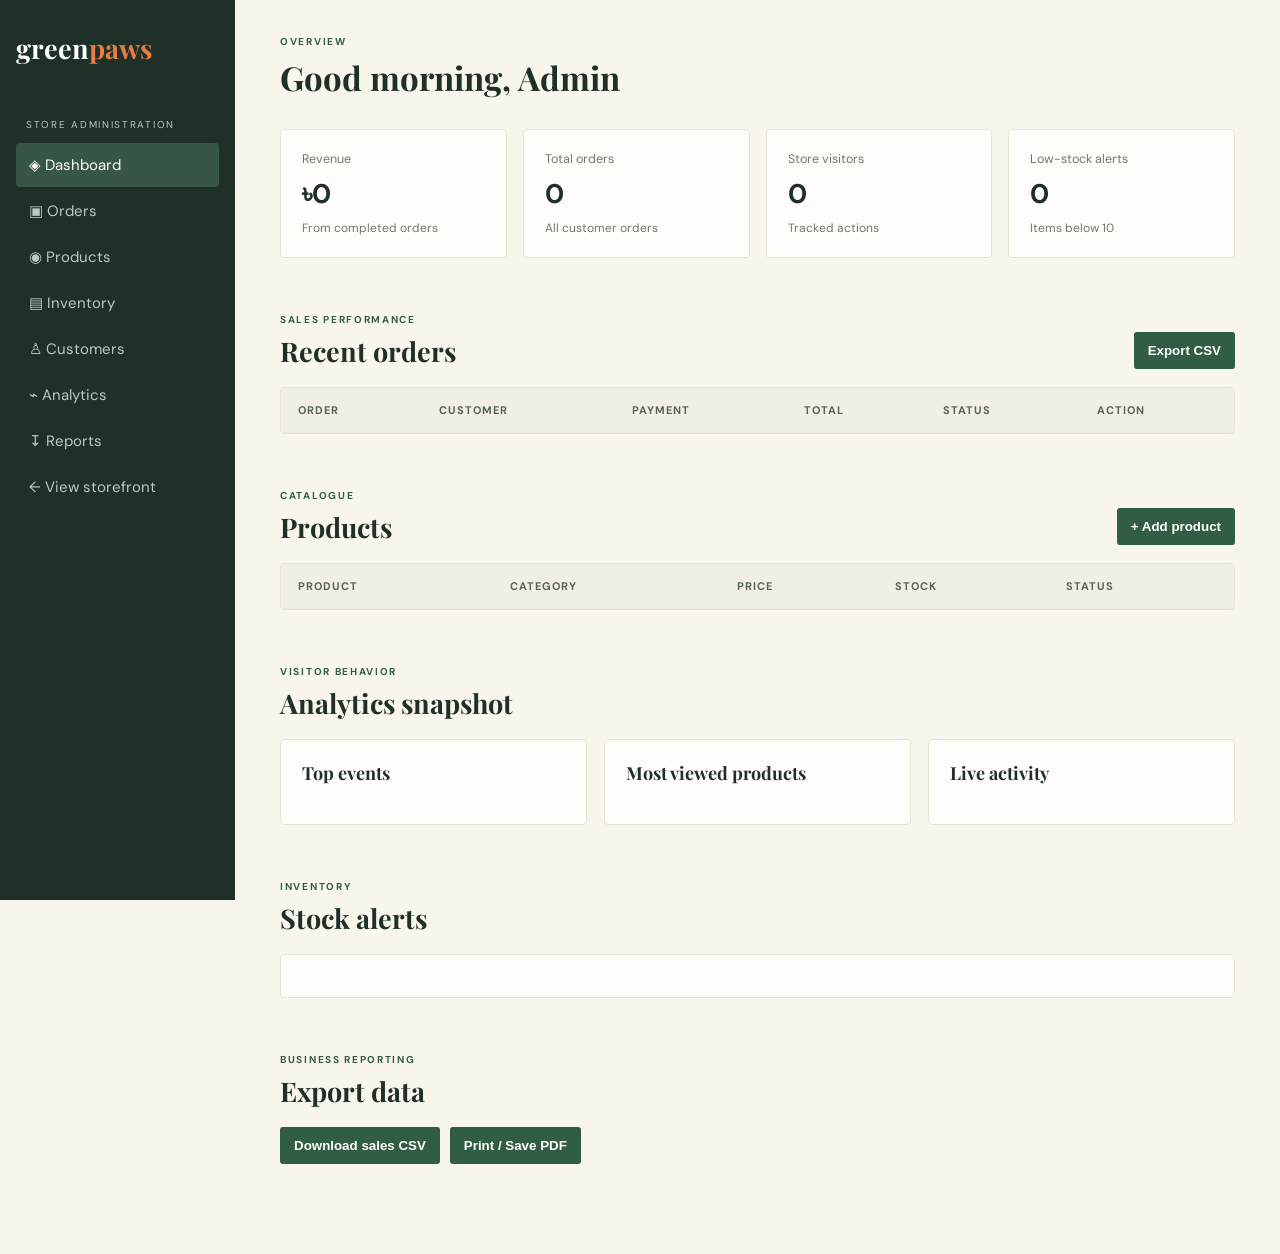
==== admin.html @ d0593af9 "Initial commit" ====
<!doctype html><html lang="en"><head><meta charset="UTF-8"><meta name="viewport" content="width=device-width,initial-scale=1"><title>GreenPaws Admin</title><link rel="preconnect" href="https://fonts.googleapis.com"><link rel="preconnect" href="https://fonts.gstatic.com" crossorigin><link href="https://fonts.googleapis.com/css2?family=DM+Sans:wght@400;500;600;700&family=Playfair+Display:wght@700&display=swap" rel="stylesheet"><link rel="stylesheet" href="admin.css"></head><body><aside><a class="logo" href="index.html">green<span>paws</span></a><p>STORE ADMINISTRATION</p><a class="active" href="#dashboard">◈ Dashboard</a><a href="#orders">▣ Orders</a><a href="#products">◉ Products</a><a href="#inventory">▤ Inventory</a><a href="#customers">♙ Customers</a><a href="#analytics">⌁ Analytics</a><a href="#reports">↧ Reports</a><a href="index.html">← View storefront</a></aside><main><header><div><p class="eyebrow">Overview</p><h1>Good morning, Admin</h1></div><span class="date" id="date"></span></header><section id="dashboard" class="stats"><article><small>Revenue</small><b id="revenue">৳0</b><span>From completed orders</span></article><article><small>Total orders</small><b id="orderCount">0</b><span>All customer orders</span></article><article><small>Store visitors</small><b id="visitors">0</b><span>Tracked actions</span></article><article><small>Low-stock alerts</small><b id="lowStock">0</b><span>Items below 10</span></article></section><section><div class="heading"><div><p class="eyebrow">Sales performance</p><h2>Recent orders</h2></div><button onclick="exportOrders('csv')">Export CSV</button></div><div class="panel table-wrap"><table><thead><tr><th>Order</th><th>Customer</th><th>Payment</th><th>Total</th><th>Status</th><th>Action</th></tr></thead><tbody id="orders"></tbody></table></div></section><section id="products"><div class="heading"><div><p class="eyebrow">Catalogue</p><h2>Products</h2></div><button onclick="showProductForm()">+ Add product</button></div><div class="panel table-wrap"><table><thead><tr><th>Product</th><th>Category</th><th>Price</th><th>Stock</th><th>Status</th></tr></thead><tbody id="productTable"></tbody></table></div></section><section id="analytics"><div class="heading"><div><p class="eyebrow">Visitor behavior</p><h2>Analytics snapshot</h2></div></div><div class="analytics"><article class="panel"><h3>Top events</h3><div id="events"></div></article><article class="panel"><h3>Most viewed products</h3><div id="views"></div></article><article class="panel"><h3>Live activity</h3><div id="live"></div></article></div></section><section id="inventory"><div class="heading"><div><p class="eyebrow">Inventory</p><h2>Stock alerts</h2></div></div><div class="panel" id="stockAlerts"></div></section><section id="reports"><div class="heading"><div><p class="eyebrow">Business reporting</p><h2>Export data</h2></div></div><div class="report-actions"><button onclick="exportOrders('csv')">Download sales CSV</button><button onclick="window.print()">Print / Save PDF</button></div></section></main><dialog id="productDialog"><button class="x" onclick="productDialog.close()">×</button><form id="productForm"><h2>Add a product</h2><input required name="name" placeholder="Product name"><select name="category"><option>Pet Food</option><option>Plant Seeds</option><option>Accessories</option></select><input required type="number" name="price" placeholder="Price"><input required type="number" name="stock" placeholder="Stock quantity"><input name="emoji" placeholder="Emoji image e.g. 🌱"><button>Add product</button></form></dialog><script src="admin.js"></script></body></html>
---- admin.css ----
:root{--ink:#1e3028;--green:#315d44;--lime:#b9d98d;--cream:#f8f5ed;--orange:#e97c45;--muted:#6d786e}*{box-sizing:border-box}body{margin:0;font:15px 'DM Sans',sans-serif;background:var(--cream);color:var(--ink);display:flex}.logo{font:700 27px 'Playfair Display';color:#fff;text-decoration:none}.logo span{color:var(--orange)}aside{position:fixed;width:235px;height:100vh;background:var(--ink);padding:30px 16px;color:#bdc9bd}aside p{font-size:10px;letter-spacing:1.7px;margin:52px 10px 12px}aside a:not(.logo){display:block;padding:12px 13px;text-decoration:none;color:#bdc9bd;border-radius:4px;margin:2px 0}aside a.active,aside a:hover{background:#385645;color:#fff}main{margin-left:235px;width:calc(100% - 235px);max-width:1400px;padding:35px 45px}main header{display:flex;justify-content:space-between;align-items:center}.eyebrow{margin:0 0 7px;color:var(--green);font-size:10px;font-weight:bold;text-transform:uppercase;letter-spacing:1.7px}h1,h2{font-family:'Playfair Display';margin:0}h1{font-size:33px}.date{color:var(--muted)}.stats{display:grid;grid-template-columns:repeat(4,1fr);gap:16px;margin:30px 0 55px}.stats article,.panel{background:#fffdf9;border:1px solid #e9e3d6;border-radius:4px;padding:21px}.stats small,.stats span{display:block;color:var(--muted)}.stats b{display:block;font-size:27px;margin:9px 0}.stats span{font-size:12px}.heading{display:flex;justify-content:space-between;align-items:end;margin:0 0 18px}.heading h2{font-size:27px}.heading button,.report-actions button,form button{background:var(--green);color:white;border:0;border-radius:3px;padding:11px 14px;font-weight:bold;cursor:pointer}.table-wrap{overflow:auto;padding:0}table{width:100%;border-collapse:collapse;text-align:left}th{background:#f1eee6;color:#57635a;font-size:11px;text-transform:uppercase;letter-spacing:1px}th,td{padding:15px 17px;border-bottom:1px solid #eee9de;white-space:nowrap}.status{padding:5px 8px;border-radius:15px;background:#ffecd8;color:#965519;font-size:12px;font-weight:bold}.status.delivered{background:#dbeccc;color:#30613a}.status.processing{background:#dce8f7;color:#285a87}.action{border:1px solid #b7c5b6;background:white;padding:5px 8px;cursor:pointer}.analytics{display:grid;grid-template-columns:repeat(3,1fr);gap:17px}.analytics h3{margin-top:0;font:700 18px 'Playfair Display'}.barline{display:flex;justify-content:space-between;border-bottom:1px solid #eee;padding:10px 0}.live-dot{width:8px;height:8px;display:inline-block;background:#60a54d;border-radius:50%;margin-right:7px}.report-actions{display:flex;gap:10px}section{margin-bottom:55px}dialog{border:0;padding:30px;width:min(440px,93%);box-shadow:0 10px 40px #0004}.x{float:right;border:0;background:transparent;font-size:25px;cursor:pointer}form{display:grid;gap:12px}form h2{margin-bottom:10px}form input,form select{padding:12px;border:1px solid #d9d3c9}@media(max-width:800px){aside{position:static;width:100%;height:auto;display:flex;gap:4px;padding:14px;overflow:auto;align-items:center}aside p{display:none}aside a:not(.logo){white-space:nowrap;padding:8px}.logo{margin-right:10px}body{display:block}main{margin:0;width:100%;padding:28px 18px}.stats,.analytics{grid-template-columns:repeat(2,1fr)}}@media(max-width:480px){.stats,.analytics{grid-template-columns:1fr}main header{display:block}.date{display:block;margin-top:10px}}
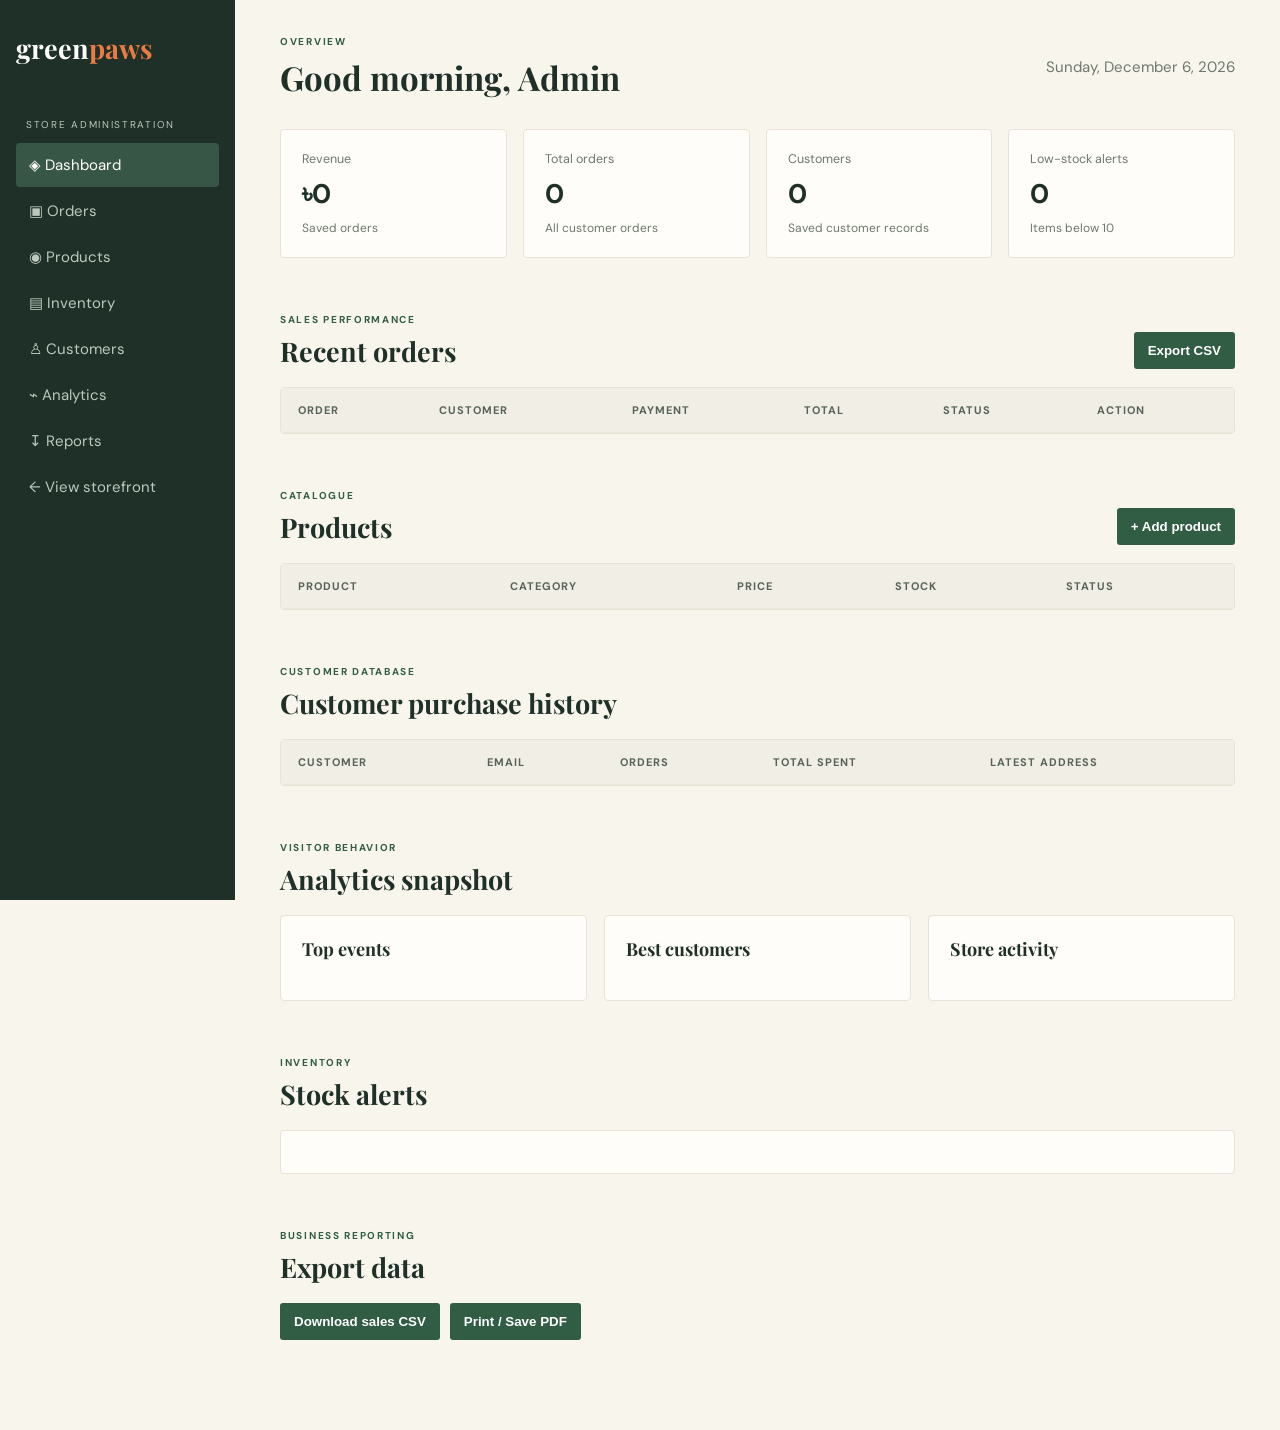
==== commit d76c6f8c: "Updated website" ====
--- a/admin.html
+++ b/admin.html
@@ -1 +1 @@
-<!doctype html><html lang="en"><head><meta charset="UTF-8"><meta name="viewport" content="width=device-width,initial-scale=1"><title>GreenPaws Admin</title><link rel="preconnect" href="https://fonts.googleapis.com"><link rel="preconnect" href="https://fonts.gstatic.com" crossorigin><link href="https://fonts.googleapis.com/css2?family=DM+Sans:wght@400;500;600;700&family=Playfair+Display:wght@700&display=swap" rel="stylesheet"><link rel="stylesheet" href="admin.css"></head><body><aside><a class="logo" href="index.html">green<span>paws</span></a><p>STORE ADMINISTRATION</p><a class="active" href="#dashboard">◈ Dashboard</a><a href="#orders">▣ Orders</a><a href="#products">◉ Products</a><a href="#inventory">▤ Inventory</a><a href="#customers">♙ Customers</a><a href="#analytics">⌁ Analytics</a><a href="#reports">↧ Reports</a><a href="index.html">← View storefront</a></aside><main><header><div><p class="eyebrow">Overview</p><h1>Good morning, Admin</h1></div><span class="date" id="date"></span></header><section id="dashboard" class="stats"><article><small>Revenue</small><b id="revenue">৳0</b><span>From completed orders</span></article><article><small>Total orders</small><b id="orderCount">0</b><span>All customer orders</span></article><article><small>Store visitors</small><b id="visitors">0</b><span>Tracked actions</span></article><article><small>Low-stock alerts</small><b id="lowStock">0</b><span>Items below 10</span></article></section><section><div class="heading"><div><p class="eyebrow">Sales performance</p><h2>Recent orders</h2></div><button onclick="exportOrders('csv')">Export CSV</button></div><div class="panel table-wrap"><table><thead><tr><th>Order</th><th>Customer</th><th>Payment</th><th>Total</th><th>Status</th><th>Action</th></tr></thead><tbody id="orders"></tbody></table></div></section><section id="products"><div class="heading"><div><p class="eyebrow">Catalogue</p><h2>Products</h2></div><button onclick="showProductForm()">+ Add product</button></div><div class="panel table-wrap"><table><thead><tr><th>Product</th><th>Category</th><th>Price</th><th>Stock</th><th>Status</th></tr></thead><tbody id="productTable"></tbody></table></div></section><section id="analytics"><div class="heading"><div><p class="eyebrow">Visitor behavior</p><h2>Analytics snapshot</h2></div></div><div class="analytics"><article class="panel"><h3>Top events</h3><div id="events"></div></article><article class="panel"><h3>Most viewed products</h3><div id="views"></div></article><article class="panel"><h3>Live activity</h3><div id="live"></div></article></div></section><section id="inventory"><div class="heading"><div><p class="eyebrow">Inventory</p><h2>Stock alerts</h2></div></div><div class="panel" id="stockAlerts"></div></section><section id="reports"><div class="heading"><div><p class="eyebrow">Business reporting</p><h2>Export data</h2></div></div><div class="report-actions"><button onclick="exportOrders('csv')">Download sales CSV</button><button onclick="window.print()">Print / Save PDF</button></div></section></main><dialog id="productDialog"><button class="x" onclick="productDialog.close()">×</button><form id="productForm"><h2>Add a product</h2><input required name="name" placeholder="Product name"><select name="category"><option>Pet Food</option><option>Plant Seeds</option><option>Accessories</option></select><input required type="number" name="price" placeholder="Price"><input required type="number" name="stock" placeholder="Stock quantity"><input name="emoji" placeholder="Emoji image e.g. 🌱"><button>Add product</button></form></dialog><script src="admin.js"></script></body></html>
+<!doctype html><html lang="en"><head><meta charset="UTF-8"><meta name="viewport" content="width=device-width,initial-scale=1"><title>GreenPaws Admin</title><link rel="preconnect" href="https://fonts.googleapis.com"><link rel="preconnect" href="https://fonts.gstatic.com" crossorigin><link href="https://fonts.googleapis.com/css2?family=DM+Sans:wght@400;500;600;700&family=Playfair+Display:wght@700&display=swap" rel="stylesheet"><link rel="stylesheet" href="admin.css"></head><body><aside><a class="logo" href="index.html">green<span>paws</span></a><p>STORE ADMINISTRATION</p><a class="active" href="#dashboard">◈ Dashboard</a><a href="#orders">▣ Orders</a><a href="#products">◉ Products</a><a href="#inventory">▤ Inventory</a><a href="#customers">♙ Customers</a><a href="#analytics">⌁ Analytics</a><a href="#reports">↧ Reports</a><a href="index.html">← View storefront</a></aside><main><header><div><p class="eyebrow">Overview</p><h1>Good morning, Admin</h1></div><span class="date" id="date"></span></header><section id="dashboard" class="stats"><article><small>Revenue</small><b id="revenue">৳0</b><span>Saved orders</span></article><article><small>Total orders</small><b id="orderCount">0</b><span>All customer orders</span></article><article><small>Customers</small><b id="visitors">0</b><span>Saved customer records</span></article><article><small>Low-stock alerts</small><b id="lowStock">0</b><span>Items below 10</span></article></section><section id="orders"><div class="heading"><div><p class="eyebrow">Sales performance</p><h2>Recent orders</h2></div><button onclick="exportOrders()">Export CSV</button></div><div class="panel table-wrap"><table><thead><tr><th>Order</th><th>Customer</th><th>Payment</th><th>Total</th><th>Status</th><th>Action</th></tr></thead><tbody id="orders"></tbody></table></div></section><section id="products"><div class="heading"><div><p class="eyebrow">Catalogue</p><h2>Products</h2></div><button onclick="showProductForm()">+ Add product</button></div><div class="panel table-wrap"><table><thead><tr><th>Product</th><th>Category</th><th>Price</th><th>Stock</th><th>Status</th></tr></thead><tbody id="productTable"></tbody></table></div></section><section id="customers"><div class="heading"><div><p class="eyebrow">Customer database</p><h2>Customer purchase history</h2></div></div><div class="panel table-wrap"><table><thead><tr><th>Customer</th><th>Email</th><th>Orders</th><th>Total spent</th><th>Latest address</th></tr></thead><tbody id="customerTable"></tbody></table></div></section><section id="analytics"><div class="heading"><div><p class="eyebrow">Visitor behavior</p><h2>Analytics snapshot</h2></div></div><div class="analytics"><article class="panel"><h3>Top events</h3><div id="events"></div></article><article class="panel"><h3>Best customers</h3><div id="views"></div></article><article class="panel"><h3>Store activity</h3><div id="live"></div></article></div></section><section id="inventory"><div class="heading"><div><p class="eyebrow">Inventory</p><h2>Stock alerts</h2></div></div><div class="panel" id="stockAlerts"></div></section><section id="reports"><div class="heading"><div><p class="eyebrow">Business reporting</p><h2>Export data</h2></div></div><div class="report-actions"><button onclick="exportOrders()">Download sales CSV</button><button onclick="window.print()">Print / Save PDF</button></div></section></main><dialog id="productDialog"><button class="x" onclick="productDialog.close()">×</button><form id="productForm"><h2>Add a product</h2><input required name="name" placeholder="Product name"><select name="category"><option>Pet Food</option><option>Plant Seeds</option><option>Accessories</option></select><input required type="number" name="price" placeholder="Price"><input required type="number" name="stock" placeholder="Stock quantity"><input name="emoji" placeholder="Emoji image e.g. 🌱"><button>Add product</button></form></dialog><script src="admin.js"></script></body></html>
